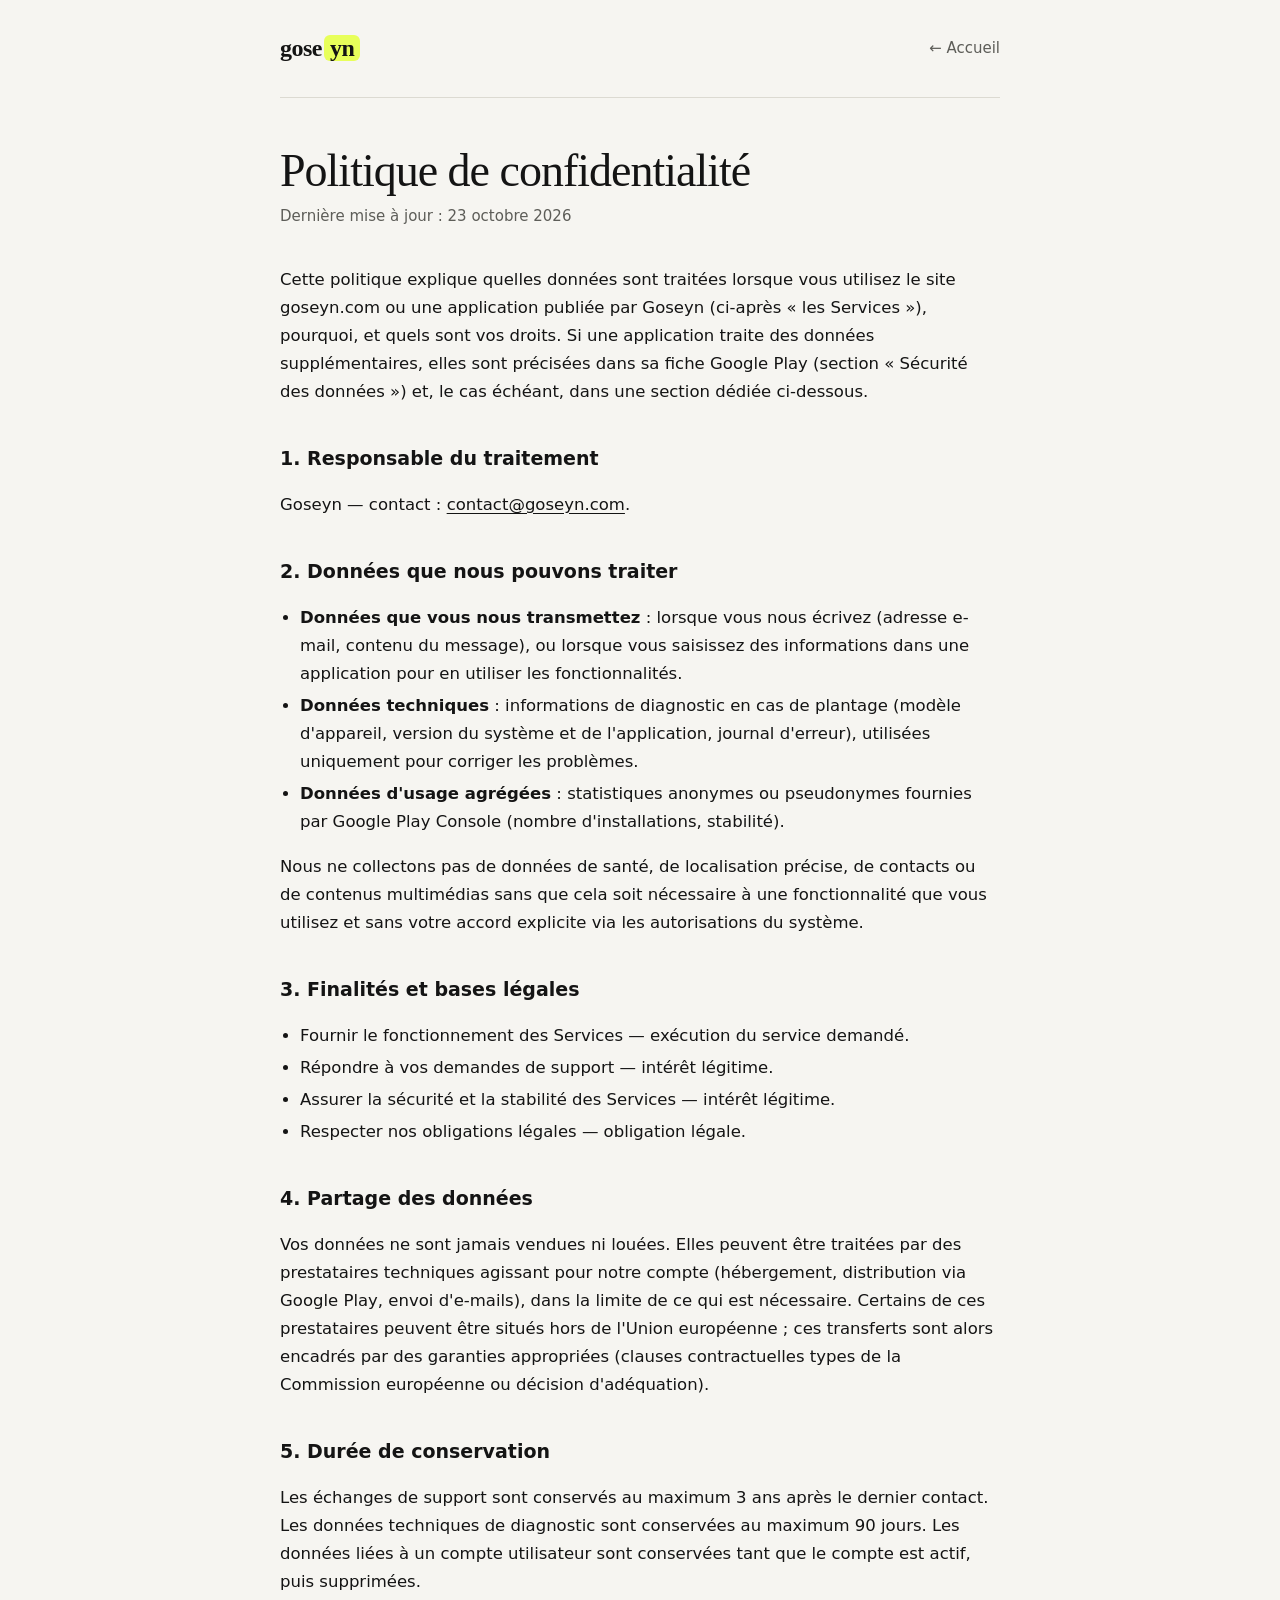
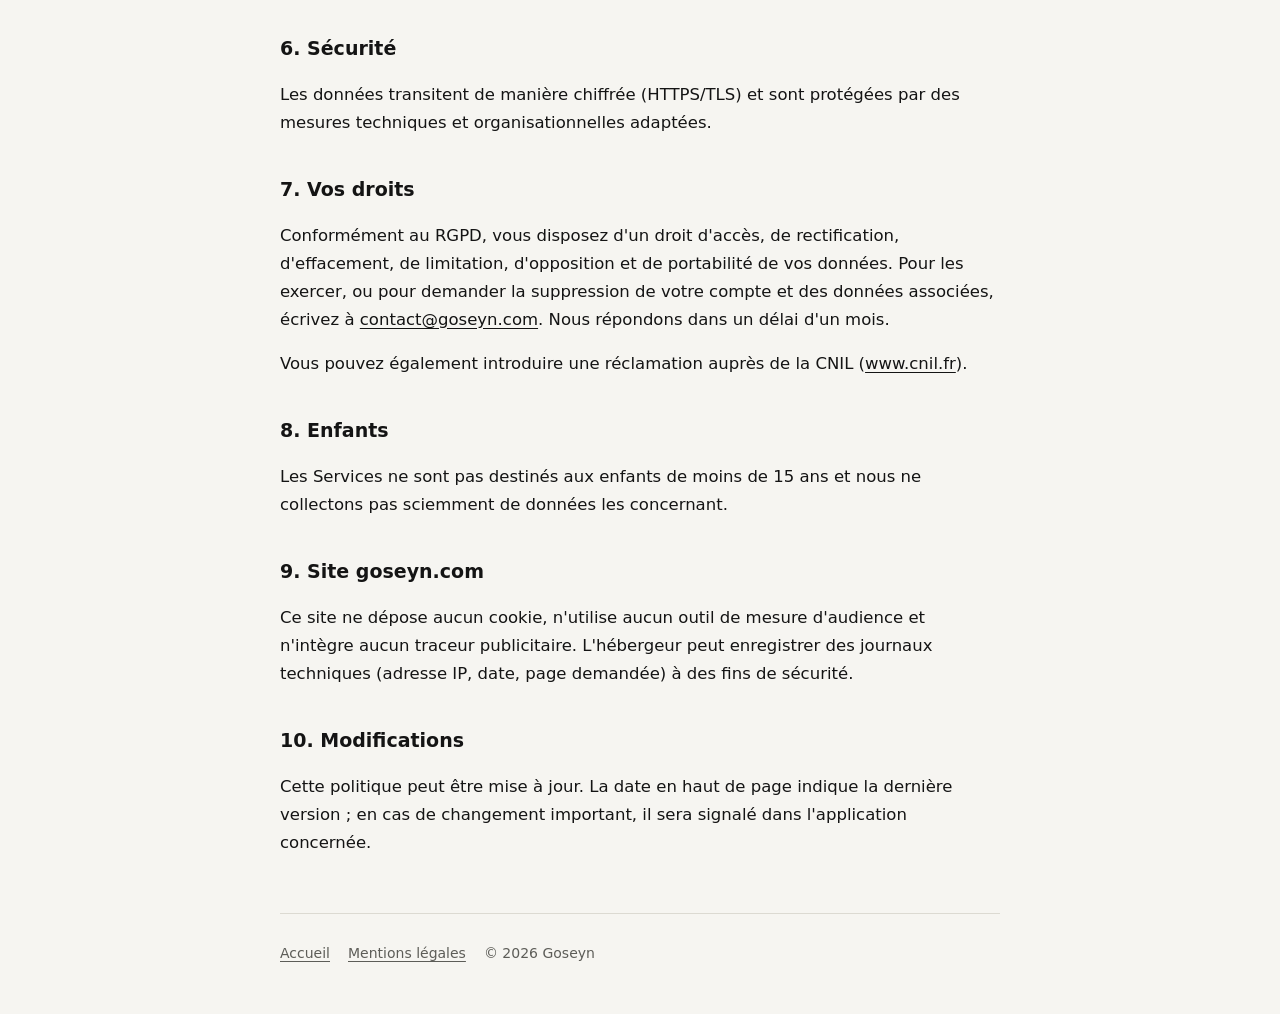
==== confidentialite.html @ 38ccc3f6 "Add files via upload" ====
<!doctype html>
<html lang="fr">
<head>
<meta charset="utf-8">
<meta name="viewport" content="width=device-width, initial-scale=1">
<title>Politique de confidentialité — Goseyn</title>
<meta name="description" content="Politique de confidentialité des applications et du site Goseyn.">
<link rel="icon" href="data:image/svg+xml,%3Csvg xmlns='http://www.w3.org/2000/svg' viewBox='0 0 64 64'%3E%3Crect width='64' height='64' rx='14' fill='%23141414'/%3E%3Ctext x='32' y='44' font-family='Georgia,serif' font-size='38' text-anchor='middle' fill='%23e8ff5a'%3Eg%3C/text%3E%3C/svg%3E">
<style>
:root{--bg:#f6f5f1;--fg:#141414;--muted:#5d5d58;--line:#dcdad2;--chip:#e8ff5a}
@media (prefers-color-scheme:dark){:root{--bg:#121211;--fg:#f1f0ea;--muted:#a3a29a;--line:#2b2b28}}
*{box-sizing:border-box}
html,body{margin:0;background:var(--bg);color:var(--fg)}
body{font:16.5px/1.7 ui-sans-serif,system-ui,-apple-system,"Segoe UI",Roboto,sans-serif;-webkit-font-smoothing:antialiased}
a{color:inherit;text-underline-offset:3px}
.wrap{max-width:760px;margin:0 auto;padding:0 20px}
header{display:flex;justify-content:space-between;align-items:center;padding:28px 0;border-bottom:1px solid var(--line)}
.mark{font-family:Georgia,"Times New Roman",serif;font-size:24px;font-weight:700;letter-spacing:-.5px;text-decoration:none}
.mark span{background:var(--chip);color:#141414;padding:0 6px;border-radius:6px;margin-left:2px}
header a.back{color:var(--muted);text-decoration:none;font-size:15px}
h1{font-family:Georgia,"Times New Roman",serif;font-weight:400;font-size:clamp(32px,6vw,46px);letter-spacing:-1px;line-height:1.1;margin:48px 0 8px}
.date{color:var(--muted);margin:0 0 36px;font-size:15px}
h2{font-size:19px;margin:36px 0 8px}
ul{padding-left:20px}
li{margin:4px 0}
footer{margin-top:56px;padding:28px 0 48px;border-top:1px solid var(--line);color:var(--muted);font-size:14px}
footer a{margin-right:18px}
</style>
</head>
<body>
<div class="wrap">
  <header><a class="mark" href="/">gose<span>yn</span></a><a class="back" href="/">← Accueil</a></header>

  <h1>Politique de confidentialité</h1>
  <p class="date">Dernière mise à jour : 23 octobre 2026</p>

  <p>Cette politique explique quelles données sont traitées lorsque vous utilisez le site goseyn.com ou une application publiée par Goseyn (ci-après « les Services »), pourquoi, et quels sont vos droits. Si une application traite des données supplémentaires, elles sont précisées dans sa fiche Google Play (section « Sécurité des données ») et, le cas échéant, dans une section dédiée ci-dessous.</p>

  <h2>1. Responsable du traitement</h2>
  <p>Goseyn — contact : <a href="mailto:contact@goseyn.com">contact@goseyn.com</a>.</p>

  <h2>2. Données que nous pouvons traiter</h2>
  <ul>
    <li><strong>Données que vous nous transmettez</strong> : lorsque vous nous écrivez (adresse e-mail, contenu du message), ou lorsque vous saisissez des informations dans une application pour en utiliser les fonctionnalités.</li>
    <li><strong>Données techniques</strong> : informations de diagnostic en cas de plantage (modèle d'appareil, version du système et de l'application, journal d'erreur), utilisées uniquement pour corriger les problèmes.</li>
    <li><strong>Données d'usage agrégées</strong> : statistiques anonymes ou pseudonymes fournies par Google Play Console (nombre d'installations, stabilité).</li>
  </ul>
  <p>Nous ne collectons pas de données de santé, de localisation précise, de contacts ou de contenus multimédias sans que cela soit nécessaire à une fonctionnalité que vous utilisez et sans votre accord explicite via les autorisations du système.</p>

  <h2>3. Finalités et bases légales</h2>
  <ul>
    <li>Fournir le fonctionnement des Services — exécution du service demandé.</li>
    <li>Répondre à vos demandes de support — intérêt légitime.</li>
    <li>Assurer la sécurité et la stabilité des Services — intérêt légitime.</li>
    <li>Respecter nos obligations légales — obligation légale.</li>
  </ul>

  <h2>4. Partage des données</h2>
  <p>Vos données ne sont jamais vendues ni louées. Elles peuvent être traitées par des prestataires techniques agissant pour notre compte (hébergement, distribution via Google Play, envoi d'e-mails), dans la limite de ce qui est nécessaire. Certains de ces prestataires peuvent être situés hors de l'Union européenne ; ces transferts sont alors encadrés par des garanties appropriées (clauses contractuelles types de la Commission européenne ou décision d'adéquation).</p>

  <h2>5. Durée de conservation</h2>
  <p>Les échanges de support sont conservés au maximum 3 ans après le dernier contact. Les données techniques de diagnostic sont conservées au maximum 90 jours. Les données liées à un compte utilisateur sont conservées tant que le compte est actif, puis supprimées.</p>

  <h2>6. Sécurité</h2>
  <p>Les données transitent de manière chiffrée (HTTPS/TLS) et sont protégées par des mesures techniques et organisationnelles adaptées.</p>

  <h2>7. Vos droits</h2>
  <p>Conformément au RGPD, vous disposez d'un droit d'accès, de rectification, d'effacement, de limitation, d'opposition et de portabilité de vos données. Pour les exercer, ou pour demander la suppression de votre compte et des données associées, écrivez à <a href="mailto:contact@goseyn.com">contact@goseyn.com</a>. Nous répondons dans un délai d'un mois.</p>
  <p>Vous pouvez également introduire une réclamation auprès de la CNIL (<a href="https://www.cnil.fr" rel="noopener">www.cnil.fr</a>).</p>

  <h2>8. Enfants</h2>
  <p>Les Services ne sont pas destinés aux enfants de moins de 15 ans et nous ne collectons pas sciemment de données les concernant.</p>

  <h2>9. Site goseyn.com</h2>
  <p>Ce site ne dépose aucun cookie, n'utilise aucun outil de mesure d'audience et n'intègre aucun traceur publicitaire. L'hébergeur peut enregistrer des journaux techniques (adresse IP, date, page demandée) à des fins de sécurité.</p>

  <h2>10. Modifications</h2>
  <p>Cette politique peut être mise à jour. La date en haut de page indique la dernière version ; en cas de changement important, il sera signalé dans l'application concernée.</p>

  <footer><a href="/">Accueil</a><a href="/mentions-legales.html">Mentions légales</a><span>© 2026 Goseyn</span></footer>
</div>
</body>
</html>
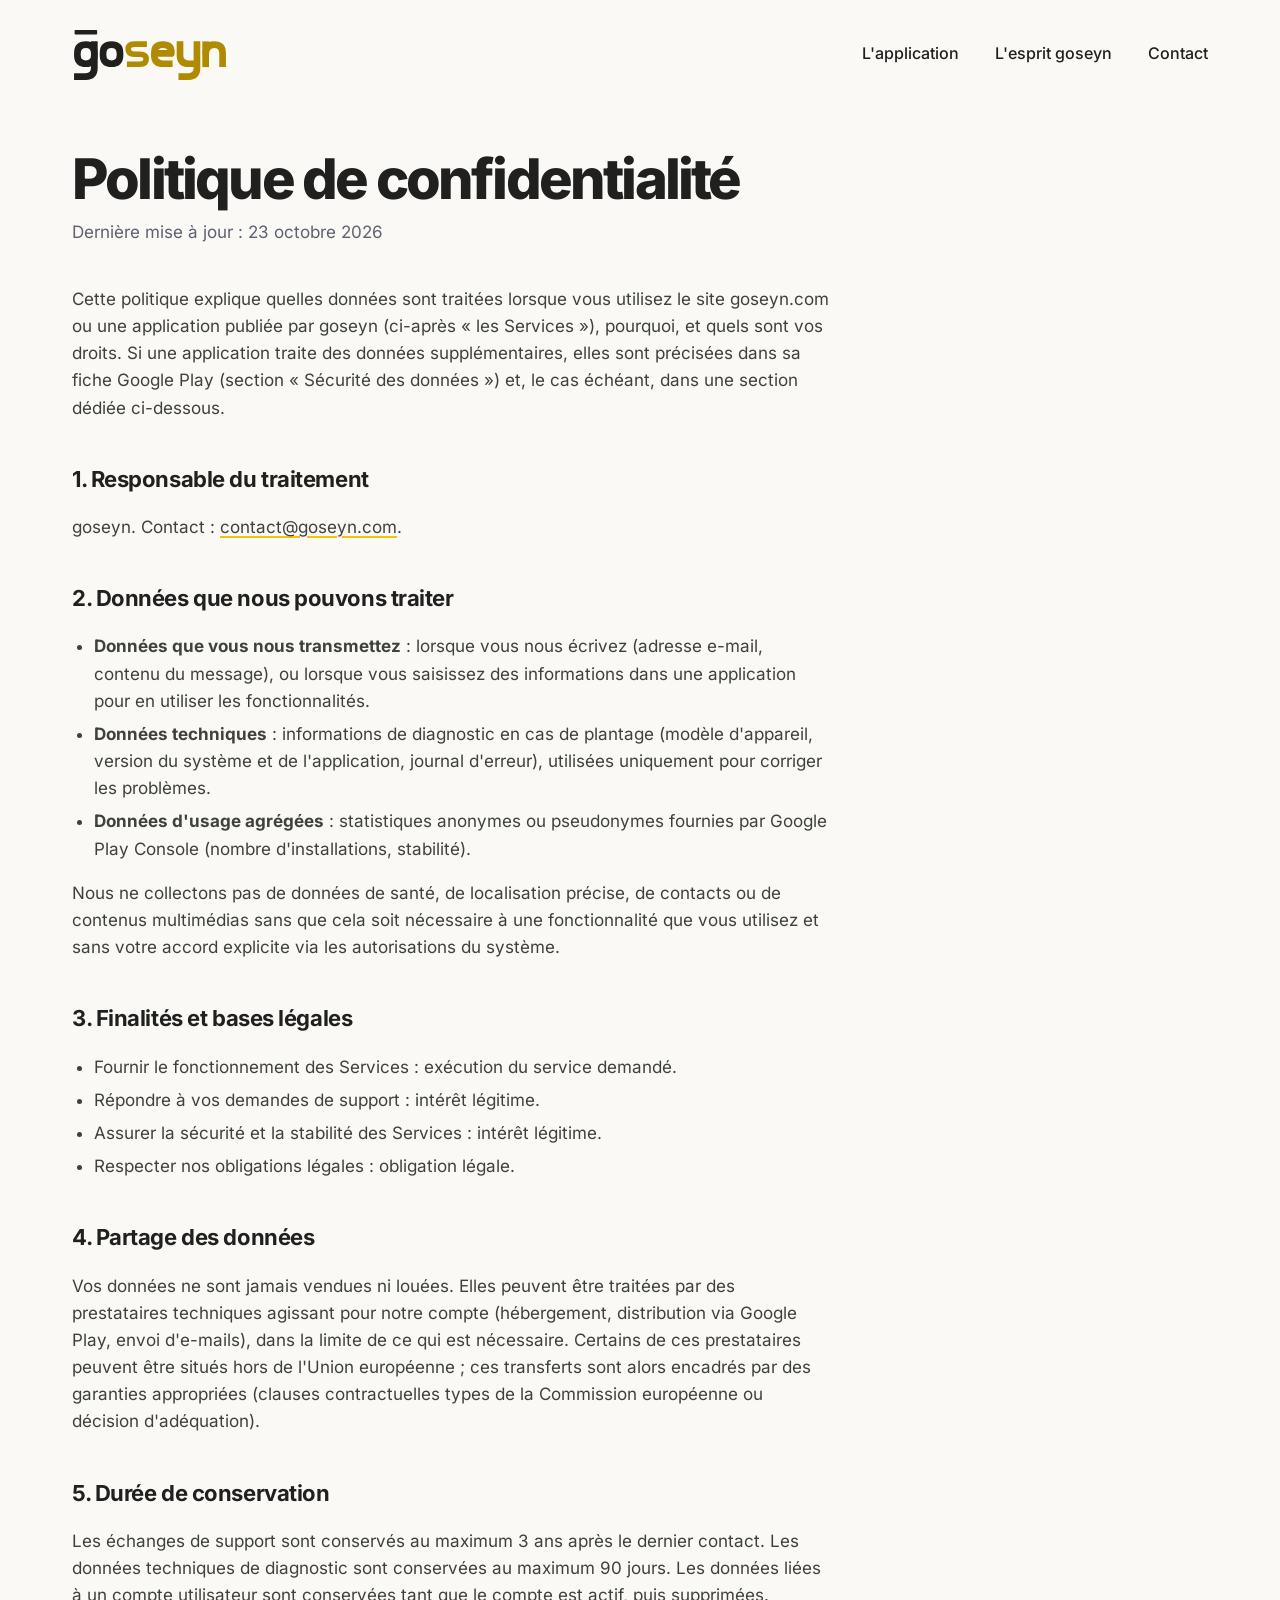
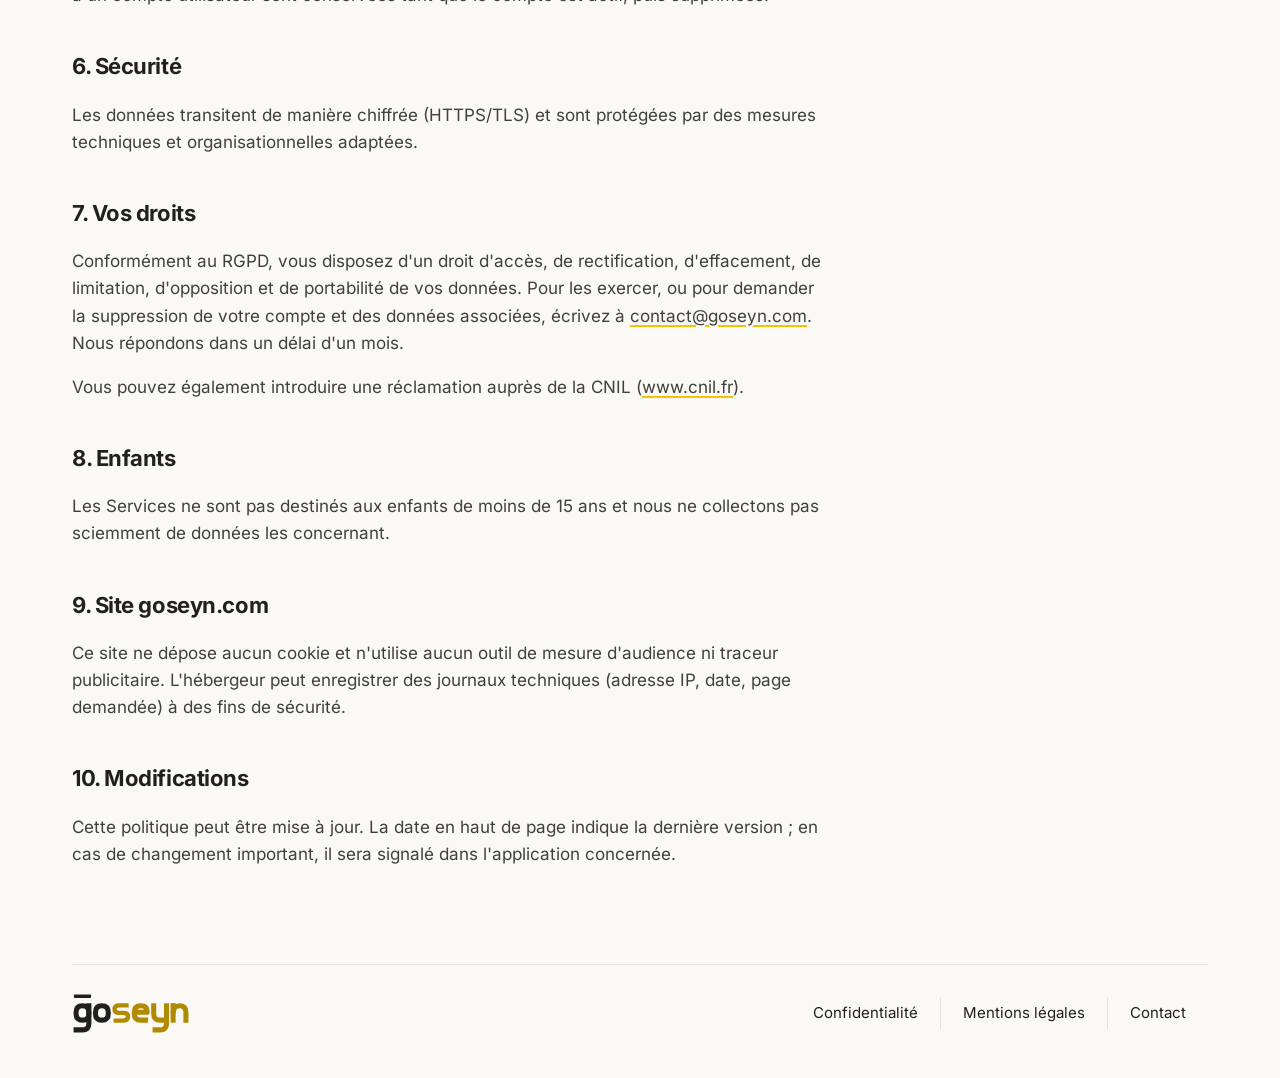
==== commit 213f0f15: "Add files via upload" ====
--- a/confidentialite.html
+++ b/confidentialite.html
@@ -3,81 +3,70 @@
 <head>
 <meta charset="utf-8">
 <meta name="viewport" content="width=device-width, initial-scale=1">
-<title>Politique de confidentialité — Goseyn</title>
-<meta name="description" content="Politique de confidentialité des applications et du site Goseyn.">
-<link rel="icon" href="data:image/svg+xml,%3Csvg xmlns='http://www.w3.org/2000/svg' viewBox='0 0 64 64'%3E%3Crect width='64' height='64' rx='14' fill='%23141414'/%3E%3Ctext x='32' y='44' font-family='Georgia,serif' font-size='38' text-anchor='middle' fill='%23e8ff5a'%3Eg%3C/text%3E%3C/svg%3E">
-<style>
-:root{--bg:#f6f5f1;--fg:#141414;--muted:#5d5d58;--line:#dcdad2;--chip:#e8ff5a}
-@media (prefers-color-scheme:dark){:root{--bg:#121211;--fg:#f1f0ea;--muted:#a3a29a;--line:#2b2b28}}
-*{box-sizing:border-box}
-html,body{margin:0;background:var(--bg);color:var(--fg)}
-body{font:16.5px/1.7 ui-sans-serif,system-ui,-apple-system,"Segoe UI",Roboto,sans-serif;-webkit-font-smoothing:antialiased}
-a{color:inherit;text-underline-offset:3px}
-.wrap{max-width:760px;margin:0 auto;padding:0 20px}
-header{display:flex;justify-content:space-between;align-items:center;padding:28px 0;border-bottom:1px solid var(--line)}
-.mark{font-family:Georgia,"Times New Roman",serif;font-size:24px;font-weight:700;letter-spacing:-.5px;text-decoration:none}
-.mark span{background:var(--chip);color:#141414;padding:0 6px;border-radius:6px;margin-left:2px}
-header a.back{color:var(--muted);text-decoration:none;font-size:15px}
-h1{font-family:Georgia,"Times New Roman",serif;font-weight:400;font-size:clamp(32px,6vw,46px);letter-spacing:-1px;line-height:1.1;margin:48px 0 8px}
-.date{color:var(--muted);margin:0 0 36px;font-size:15px}
-h2{font-size:19px;margin:36px 0 8px}
-ul{padding-left:20px}
-li{margin:4px 0}
-footer{margin-top:56px;padding:28px 0 48px;border-top:1px solid var(--line);color:var(--muted);font-size:14px}
-footer a{margin-right:18px}
-</style>
+<title>Politique de confidentialité — goseyn</title>
+<meta name="description" content="Politique de confidentialité du site et des applications goseyn.">
+<meta name="theme-color" content="#FAF9F5">
+<link rel="icon" href="/favicon.ico" sizes="any">
+<link rel="icon" href="/favicon.svg" type="image/svg+xml">
+<link rel="apple-touch-icon" href="/apple-touch-icon.png">
+<link rel="preload" href="/assets/fonts/inter-latin-wght-normal.woff2" as="font" type="font/woff2" crossorigin>
+<link rel="stylesheet" href="/assets/css/site.css">
 </head>
 <body>
+<a class="skip" href="#contenu">Aller au contenu</a>
 <div class="wrap">
-  <header><a class="mark" href="/">gose<span>yn</span></a><a class="back" href="/">← Accueil</a></header>
-
-  <h1>Politique de confidentialité</h1>
-  <p class="date">Dernière mise à jour : 23 octobre 2026</p>
-
-  <p>Cette politique explique quelles données sont traitées lorsque vous utilisez le site goseyn.com ou une application publiée par Goseyn (ci-après « les Services »), pourquoi, et quels sont vos droits. Si une application traite des données supplémentaires, elles sont précisées dans sa fiche Google Play (section « Sécurité des données ») et, le cas échéant, dans une section dédiée ci-dessous.</p>
-
-  <h2>1. Responsable du traitement</h2>
-  <p>Goseyn — contact : <a href="mailto:contact@goseyn.com">contact@goseyn.com</a>.</p>
-
-  <h2>2. Données que nous pouvons traiter</h2>
-  <ul>
-    <li><strong>Données que vous nous transmettez</strong> : lorsque vous nous écrivez (adresse e-mail, contenu du message), ou lorsque vous saisissez des informations dans une application pour en utiliser les fonctionnalités.</li>
-    <li><strong>Données techniques</strong> : informations de diagnostic en cas de plantage (modèle d'appareil, version du système et de l'application, journal d'erreur), utilisées uniquement pour corriger les problèmes.</li>
-    <li><strong>Données d'usage agrégées</strong> : statistiques anonymes ou pseudonymes fournies par Google Play Console (nombre d'installations, stabilité).</li>
-  </ul>
-  <p>Nous ne collectons pas de données de santé, de localisation précise, de contacts ou de contenus multimédias sans que cela soit nécessaire à une fonctionnalité que vous utilisez et sans votre accord explicite via les autorisations du système.</p>
-
-  <h2>3. Finalités et bases légales</h2>
-  <ul>
-    <li>Fournir le fonctionnement des Services — exécution du service demandé.</li>
-    <li>Répondre à vos demandes de support — intérêt légitime.</li>
-    <li>Assurer la sécurité et la stabilité des Services — intérêt légitime.</li>
-    <li>Respecter nos obligations légales — obligation légale.</li>
-  </ul>
-
-  <h2>4. Partage des données</h2>
-  <p>Vos données ne sont jamais vendues ni louées. Elles peuvent être traitées par des prestataires techniques agissant pour notre compte (hébergement, distribution via Google Play, envoi d'e-mails), dans la limite de ce qui est nécessaire. Certains de ces prestataires peuvent être situés hors de l'Union européenne ; ces transferts sont alors encadrés par des garanties appropriées (clauses contractuelles types de la Commission européenne ou décision d'adéquation).</p>
-
-  <h2>5. Durée de conservation</h2>
-  <p>Les échanges de support sont conservés au maximum 3 ans après le dernier contact. Les données techniques de diagnostic sont conservées au maximum 90 jours. Les données liées à un compte utilisateur sont conservées tant que le compte est actif, puis supprimées.</p>
-
-  <h2>6. Sécurité</h2>
-  <p>Les données transitent de manière chiffrée (HTTPS/TLS) et sont protégées par des mesures techniques et organisationnelles adaptées.</p>
-
-  <h2>7. Vos droits</h2>
-  <p>Conformément au RGPD, vous disposez d'un droit d'accès, de rectification, d'effacement, de limitation, d'opposition et de portabilité de vos données. Pour les exercer, ou pour demander la suppression de votre compte et des données associées, écrivez à <a href="mailto:contact@goseyn.com">contact@goseyn.com</a>. Nous répondons dans un délai d'un mois.</p>
-  <p>Vous pouvez également introduire une réclamation auprès de la CNIL (<a href="https://www.cnil.fr" rel="noopener">www.cnil.fr</a>).</p>
-
-  <h2>8. Enfants</h2>
-  <p>Les Services ne sont pas destinés aux enfants de moins de 15 ans et nous ne collectons pas sciemment de données les concernant.</p>
-
-  <h2>9. Site goseyn.com</h2>
-  <p>Ce site ne dépose aucun cookie, n'utilise aucun outil de mesure d'audience et n'intègre aucun traceur publicitaire. L'hébergeur peut enregistrer des journaux techniques (adresse IP, date, page demandée) à des fins de sécurité.</p>
-
-  <h2>10. Modifications</h2>
-  <p>Cette politique peut être mise à jour. La date en haut de page indique la dernière version ; en cas de changement important, il sera signalé dans l'application concernée.</p>
-
-  <footer><a href="/">Accueil</a><a href="/mentions-legales.html">Mentions légales</a><span>© 2026 Goseyn</span></footer>
+  <header class="site-header">
+    <a class="logo" href="/" aria-label="goseyn, accueil"><img src="/assets/brand/goseyn-wordmark.svg" alt="goseyn" width="156" height="54"></a>
+    <nav class="site-nav" aria-label="Navigation principale">
+      <a href="/#application">L'application</a>
+      <a class="opt" href="/#esprit">L'esprit goseyn</a>
+      <a href="/#contact">Contact</a>
+    </nav>
+  </header>
+  <main id="contenu" class="doc">
+    <h1>Politique de confidentialité</h1>
+    <p class="date">Dernière mise à jour : 23 octobre 2026</p>
+    <p>Cette politique explique quelles données sont traitées lorsque vous utilisez le site goseyn.com ou une application publiée par goseyn (ci-après « les Services »), pourquoi, et quels sont vos droits. Si une application traite des données supplémentaires, elles sont précisées dans sa fiche Google Play (section « Sécurité des données ») et, le cas échéant, dans une section dédiée ci-dessous.</p>
+    <h2>1. Responsable du traitement</h2>
+    <p>goseyn. Contact : <a href="mailto:contact@goseyn.com">contact@goseyn.com</a>.</p>
+    <h2>2. Données que nous pouvons traiter</h2>
+    <ul>
+      <li><strong>Données que vous nous transmettez</strong> : lorsque vous nous écrivez (adresse e-mail, contenu du message), ou lorsque vous saisissez des informations dans une application pour en utiliser les fonctionnalités.</li>
+      <li><strong>Données techniques</strong> : informations de diagnostic en cas de plantage (modèle d'appareil, version du système et de l'application, journal d'erreur), utilisées uniquement pour corriger les problèmes.</li>
+      <li><strong>Données d'usage agrégées</strong> : statistiques anonymes ou pseudonymes fournies par Google Play Console (nombre d'installations, stabilité).</li>
+    </ul>
+    <p>Nous ne collectons pas de données de santé, de localisation précise, de contacts ou de contenus multimédias sans que cela soit nécessaire à une fonctionnalité que vous utilisez et sans votre accord explicite via les autorisations du système.</p>
+    <h2>3. Finalités et bases légales</h2>
+    <ul>
+      <li>Fournir le fonctionnement des Services : exécution du service demandé.</li>
+      <li>Répondre à vos demandes de support : intérêt légitime.</li>
+      <li>Assurer la sécurité et la stabilité des Services : intérêt légitime.</li>
+      <li>Respecter nos obligations légales : obligation légale.</li>
+    </ul>
+    <h2>4. Partage des données</h2>
+    <p>Vos données ne sont jamais vendues ni louées. Elles peuvent être traitées par des prestataires techniques agissant pour notre compte (hébergement, distribution via Google Play, envoi d'e-mails), dans la limite de ce qui est nécessaire. Certains de ces prestataires peuvent être situés hors de l'Union européenne ; ces transferts sont alors encadrés par des garanties appropriées (clauses contractuelles types de la Commission européenne ou décision d'adéquation).</p>
+    <h2>5. Durée de conservation</h2>
+    <p>Les échanges de support sont conservés au maximum 3 ans après le dernier contact. Les données techniques de diagnostic sont conservées au maximum 90 jours. Les données liées à un compte utilisateur sont conservées tant que le compte est actif, puis supprimées.</p>
+    <h2>6. Sécurité</h2>
+    <p>Les données transitent de manière chiffrée (HTTPS/TLS) et sont protégées par des mesures techniques et organisationnelles adaptées.</p>
+    <h2>7. Vos droits</h2>
+    <p>Conformément au RGPD, vous disposez d'un droit d'accès, de rectification, d'effacement, de limitation, d'opposition et de portabilité de vos données. Pour les exercer, ou pour demander la suppression de votre compte et des données associées, écrivez à <a href="mailto:contact@goseyn.com">contact@goseyn.com</a>. Nous répondons dans un délai d'un mois.</p>
+    <p>Vous pouvez également introduire une réclamation auprès de la CNIL (<a href="https://www.cnil.fr" rel="noopener">www.cnil.fr</a>).</p>
+    <h2>8. Enfants</h2>
+    <p>Les Services ne sont pas destinés aux enfants de moins de 15 ans et nous ne collectons pas sciemment de données les concernant.</p>
+    <h2>9. Site goseyn.com</h2>
+    <p>Ce site ne dépose aucun cookie et n'utilise aucun outil de mesure d'audience ni traceur publicitaire. L'hébergeur peut enregistrer des journaux techniques (adresse IP, date, page demandée) à des fins de sécurité.</p>
+    <h2>10. Modifications</h2>
+    <p>Cette politique peut être mise à jour. La date en haut de page indique la dernière version ; en cas de changement important, il sera signalé dans l'application concernée.</p>
+  </main>
+  <footer class="site-footer">
+    <a class="logo" href="/" aria-label="goseyn, accueil"><img src="/assets/brand/goseyn-wordmark.svg" alt="goseyn" width="118" height="41"></a>
+    <nav class="footer-nav" aria-label="Liens légaux">
+      <a href="/confidentialite.html">Confidentialité</a>
+      <a href="/mentions-legales.html">Mentions légales</a>
+      <a href="mailto:contact@goseyn.com">Contact</a>
+    </nav>
+  </footer>
 </div>
 </body>
 </html>
--- a/assets/css/site.css
+++ b/assets/css/site.css
@@ -0,0 +1,116 @@
+/* goseyn — identité « Structuré », déclinaison jaune */
+@font-face{font-family:"Inter";font-style:normal;font-weight:100 900;font-display:swap;src:url(/assets/fonts/inter-latin-wght-normal.woff2) format("woff2");unicode-range:U+0000-00FF,U+0131,U+0152-0153,U+02BB-02BC,U+02C6,U+02DA,U+02DC,U+0304,U+0308,U+0329,U+2000-206F,U+20AC,U+2122,U+2191,U+2193,U+2212,U+2215,U+FEFF,U+FFFD}
+@font-face{font-family:"Inter";font-style:normal;font-weight:100 900;font-display:swap;src:url(/assets/fonts/inter-latin-ext-wght-normal.woff2) format("woff2");unicode-range:U+0100-02BA,U+02BD-02C5,U+02C7-02CC,U+02CE-02D7,U+02DD-02FF,U+0304,U+0308,U+0329,U+1D00-1DBF,U+1E00-1E9F,U+1EF2-1EFF,U+2020,U+20A0-20AB,U+20AD-20C0,U+2113,U+2C60-2C7F,U+A720-A7FF}
+
+:root{
+  --ink:#20211F;
+  --ink-2:#4A5168;      /* sous-titres ardoise */
+  --muted:#5F6170;
+  --yellow:#F2C500;     /* boutons, fonds d'icônes */
+  --gold:#B08A00;       /* « seyn » sur fond clair */
+  --bg:#FAF9F5;
+  --highlight:#FFF0AD;
+  --panel:#FFF6CC;
+  --line:#E4E1D8;
+  --radius:28px;
+}
+*{box-sizing:border-box}
+html{scroll-behavior:smooth;-webkit-text-size-adjust:100%}
+body{margin:0;background:var(--bg);color:var(--ink);font:17px/1.6 "Inter",system-ui,-apple-system,"Segoe UI",Roboto,sans-serif;-webkit-font-smoothing:antialiased}
+img,svg{display:block;max-width:100%;height:auto}
+a{color:inherit}
+:focus-visible{outline:3px solid var(--ink);outline-offset:4px;border-radius:8px}
+.skip{position:absolute;left:16px;top:-60px;background:var(--ink);color:var(--bg);padding:10px 16px;border-radius:10px;z-index:10}
+.skip:focus{top:12px}
+.wrap{max-width:1200px;margin:0 auto;padding:0 32px}
+
+/* en-tête */
+.site-header{display:flex;align-items:center;justify-content:space-between;gap:24px;padding:28px 0 20px}
+.logo{display:inline-block;line-height:0;border-radius:6px}
+.logo img{width:156px;height:auto}
+.site-nav{display:flex;gap:36px;font-size:16px;font-weight:500}
+.site-nav a{text-decoration:none;padding:6px 0;border-bottom:2px solid transparent}
+.site-nav a:hover{border-bottom-color:var(--yellow)}
+
+/* hero */
+.hero{display:grid;grid-template-columns:1.25fr .75fr;gap:0;align-items:center;padding:40px 0 56px}
+.eyebrow{font-size:14px;font-weight:600;letter-spacing:.12em;text-transform:uppercase;color:var(--ink-2);margin:0 0 18px}
+.hero h1{font-size:clamp(40px,5.5vw,76px);line-height:1.02;letter-spacing:-.05em;font-weight:800;margin:0 0 22px}
+.mark{background:var(--highlight);border-radius:10px;padding:0 .14em;margin-left:-.06em;box-decoration-break:clone;-webkit-box-decoration-break:clone}
+.lead{font-size:clamp(20px,2.4vw,30px);line-height:1.3;letter-spacing:-.02em;font-weight:500;color:var(--ink-2);margin:0 0 36px}
+.actions{display:flex;align-items:center;gap:36px;flex-wrap:wrap}
+.btn{display:inline-flex;align-items:center;gap:12px;min-height:58px;padding:0 34px;border-radius:999px;font-weight:600;font-size:18px;text-decoration:none;letter-spacing:-.01em}
+.btn svg{width:18px;height:18px}
+.btn-yellow{background:var(--yellow);color:var(--ink);box-shadow:0 10px 24px -12px rgba(176,138,0,.7)}
+.btn-yellow:hover{background:#E6BA00}
+.btn-outline{background:#fff;border:1.5px solid var(--line);color:var(--ink);min-height:54px;padding:0 26px}
+.link{font-weight:600;font-size:18px;text-decoration:none;border-bottom:3px solid var(--yellow);padding-bottom:2px}
+.link:hover{border-bottom-color:var(--gold)}
+.hero-art{justify-self:end;width:135%;max-width:580px;margin-right:-48px}
+.hero h1 .line{white-space:nowrap}
+
+/* panneau application */
+.panel{background:var(--panel);border-radius:var(--radius);display:grid;grid-template-columns:1fr 1fr;align-items:center;gap:32px;padding:56px 64px;margin-bottom:96px;scroll-margin-top:24px}
+.phone-stage{position:relative;display:grid;place-items:center;min-height:380px}
+.phone-stage .orbit{position:absolute;inset:0;margin:auto;width:min(100%,360px);height:auto;pointer-events:none}
+.phone{position:relative;width:170px;height:330px;border-radius:30px;background:var(--ink);padding:8px;box-shadow:0 30px 40px -28px rgba(32,33,31,.55)}
+.phone .screen{width:100%;height:100%;border-radius:23px;background:#fff;display:grid;place-items:center;position:relative}
+.phone .screen:before{content:"";position:absolute;top:10px;left:50%;width:10px;height:10px;margin-left:-5px;border-radius:50%;background:var(--ink)}
+.phone .screen img{width:92px;height:92px}
+.panel .label{font-size:14px;font-weight:600;letter-spacing:.12em;text-transform:uppercase;color:#56606A;margin:0 0 16px}
+.panel h2{font-size:clamp(34px,4.4vw,56px);line-height:1.04;letter-spacing:-.05em;font-weight:800;margin:0 0 30px}
+.soon{display:inline-flex;align-items:center;gap:10px;min-height:54px;padding:0 24px;border-radius:999px;background:#fff;border:1.5px solid var(--line);font-weight:600;font-size:17px}
+.soon svg{width:20px;height:20px}
+
+/* esprit */
+.section{padding:0 0 96px;scroll-margin-top:24px}
+.section h2{font-size:clamp(32px,4vw,48px);line-height:1.06;letter-spacing:-.045em;font-weight:800;margin:0 0 40px}
+.principles{display:grid;grid-template-columns:repeat(3,1fr);gap:40px;margin:0;padding:0;list-style:none}
+.principles li{border-top:3px solid var(--ink);padding-top:22px}
+.principles h3{font-size:22px;letter-spacing:-.025em;margin:0 0 10px;font-weight:700}
+.principles p{margin:0;color:var(--muted);max-width:34ch}
+
+/* contact */
+.contact{display:flex;align-items:center;justify-content:space-between;gap:32px;flex-wrap:wrap;border-top:1px solid var(--line);padding-top:56px}
+.contact h2{margin:0;font-size:clamp(30px,3.6vw,44px);line-height:1.06;letter-spacing:-.045em;font-weight:800}
+.contact p{margin:10px 0 0;color:var(--muted)}
+
+/* pied de page */
+.site-footer{display:flex;align-items:center;justify-content:space-between;gap:24px;flex-wrap:wrap;border-top:1px solid var(--line);margin-top:96px;padding:28px 0 44px}
+.site-footer .logo img{width:118px}
+.footer-nav{display:flex;flex-wrap:wrap;font-size:15px}
+.footer-nav a{text-decoration:none;padding:4px 22px;border-left:1px solid var(--line)}
+.footer-nav a:first-child{border-left:0}
+.footer-nav a:hover{text-decoration:underline;text-decoration-color:var(--yellow);text-decoration-thickness:3px;text-underline-offset:4px}
+
+/* pages de texte */
+.doc{max-width:760px;padding:48px 0 0}
+.doc h1{font-size:clamp(36px,5vw,56px);line-height:1.05;letter-spacing:-.05em;font-weight:800;margin:0 0 10px}
+.doc .date{color:var(--muted);margin:0 0 40px}
+.doc h2{font-size:22px;letter-spacing:-.02em;margin:40px 0 10px;font-weight:700}
+.doc p,.doc li{color:#3F413C}
+.doc ul{padding-left:22px}
+.doc li{margin:6px 0}
+.doc a{text-decoration-color:var(--yellow);text-decoration-thickness:2px;text-underline-offset:3px}
+
+@media (max-width:960px){
+  .hero{grid-template-columns:1fr;padding-top:24px}
+  .hero-art{justify-self:center;width:min(100%,340px);margin:8px 0 0}
+  .hero h1 .line{white-space:normal}
+  .panel{grid-template-columns:1fr;padding:44px 28px;text-align:center}
+  .panel .soon{margin:0 auto}
+  .principles{grid-template-columns:1fr;gap:28px}
+}
+@media (max-width:640px){
+  .wrap{padding:0 20px}
+  .site-header{padding:20px 0 8px}
+  .logo img{width:124px}
+  .site-nav{gap:18px;font-size:15px}
+  .site-nav .opt{display:none}
+  .actions{gap:22px}
+  .btn{min-height:54px;padding:0 26px;font-size:17px}
+  .phone-stage{min-height:330px}
+  .footer-nav{gap:6px 20px}
+  .footer-nav a{padding:4px 0;border-left:0}
+}
+@media (prefers-reduced-motion:reduce){html{scroll-behavior:auto}}
